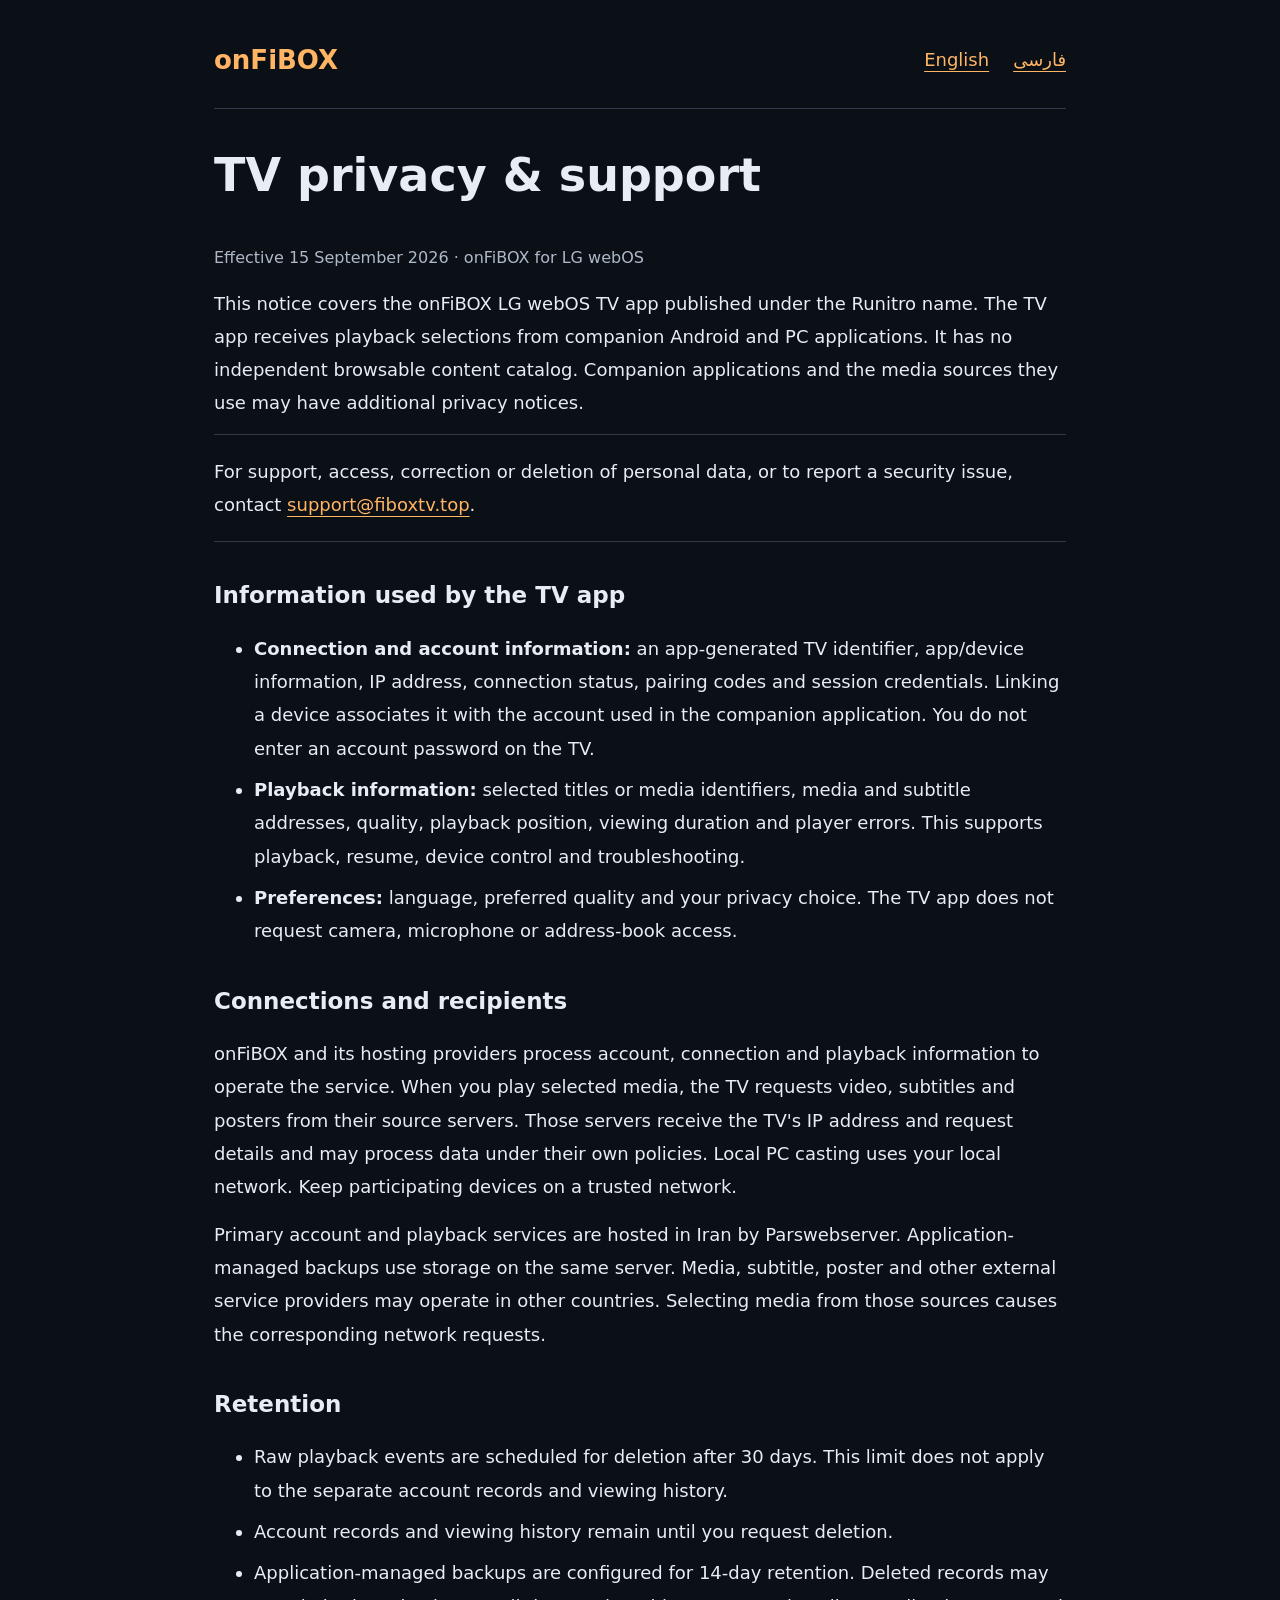
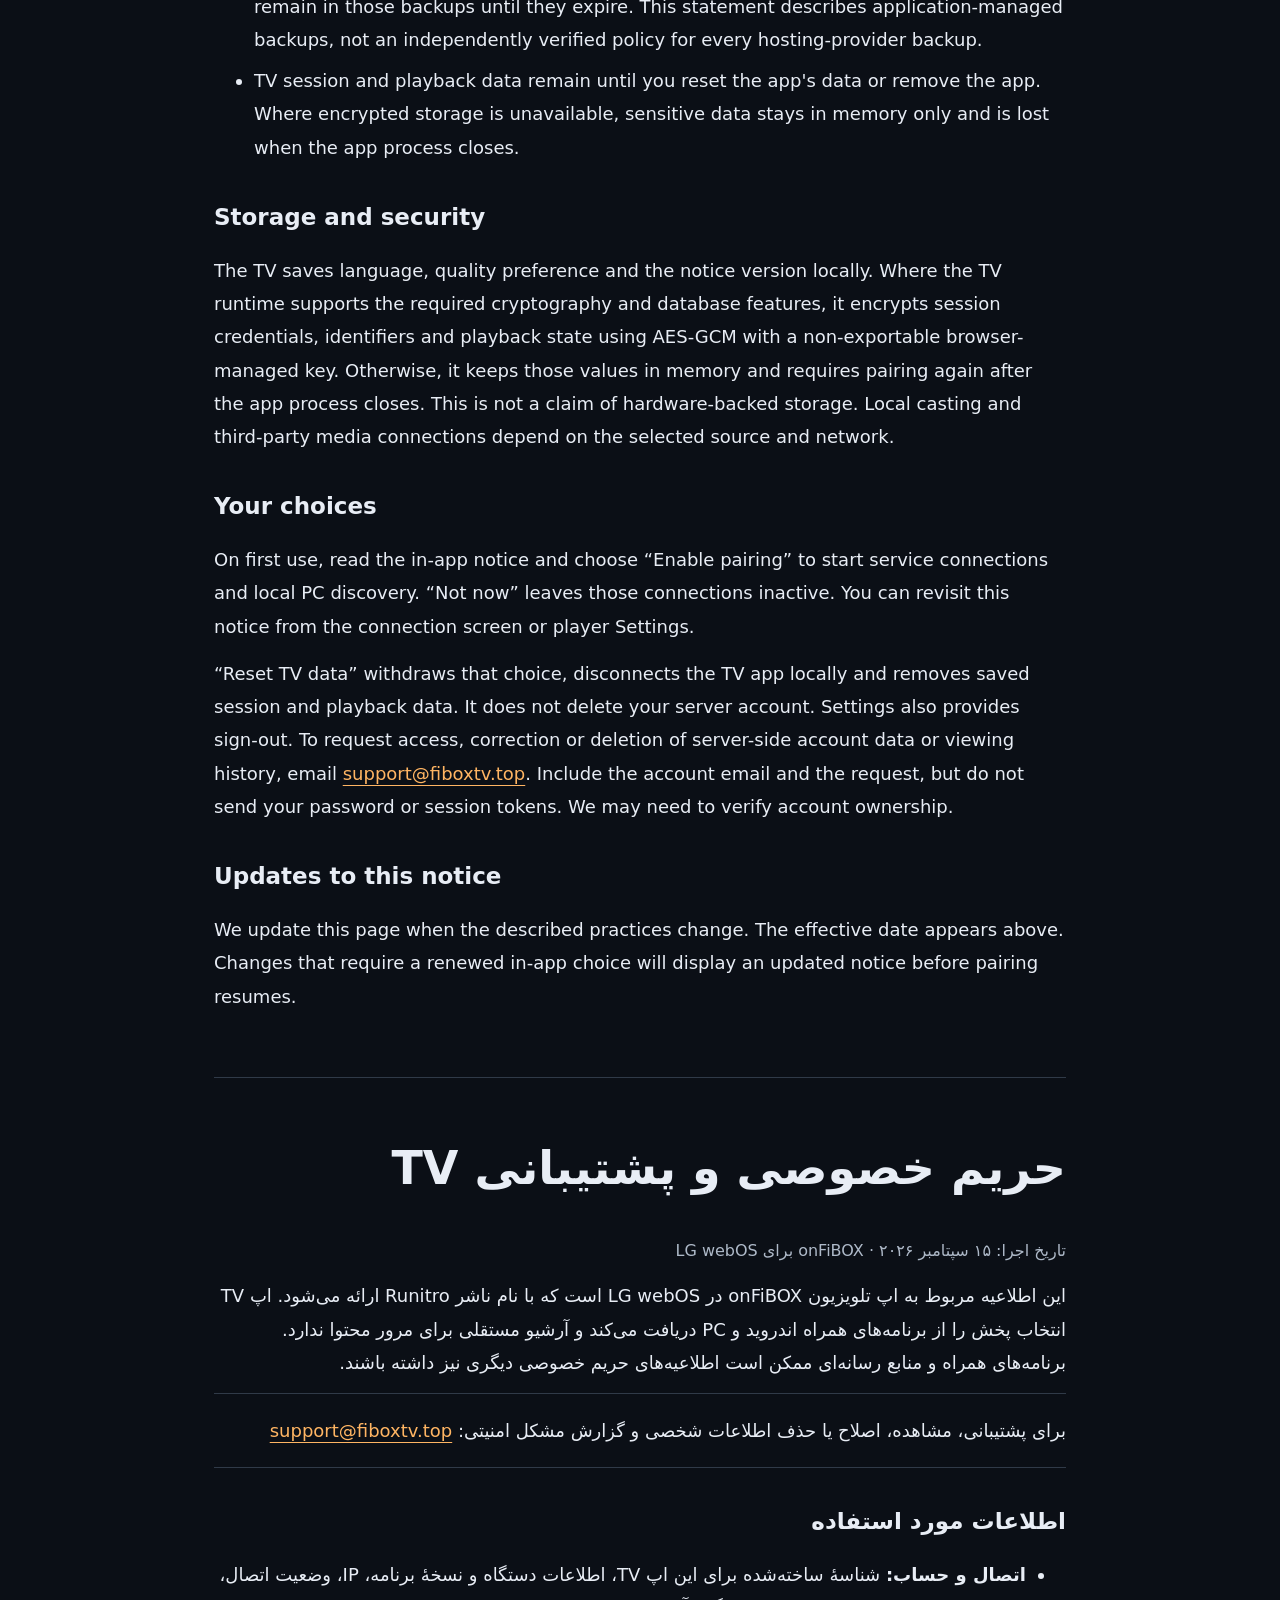
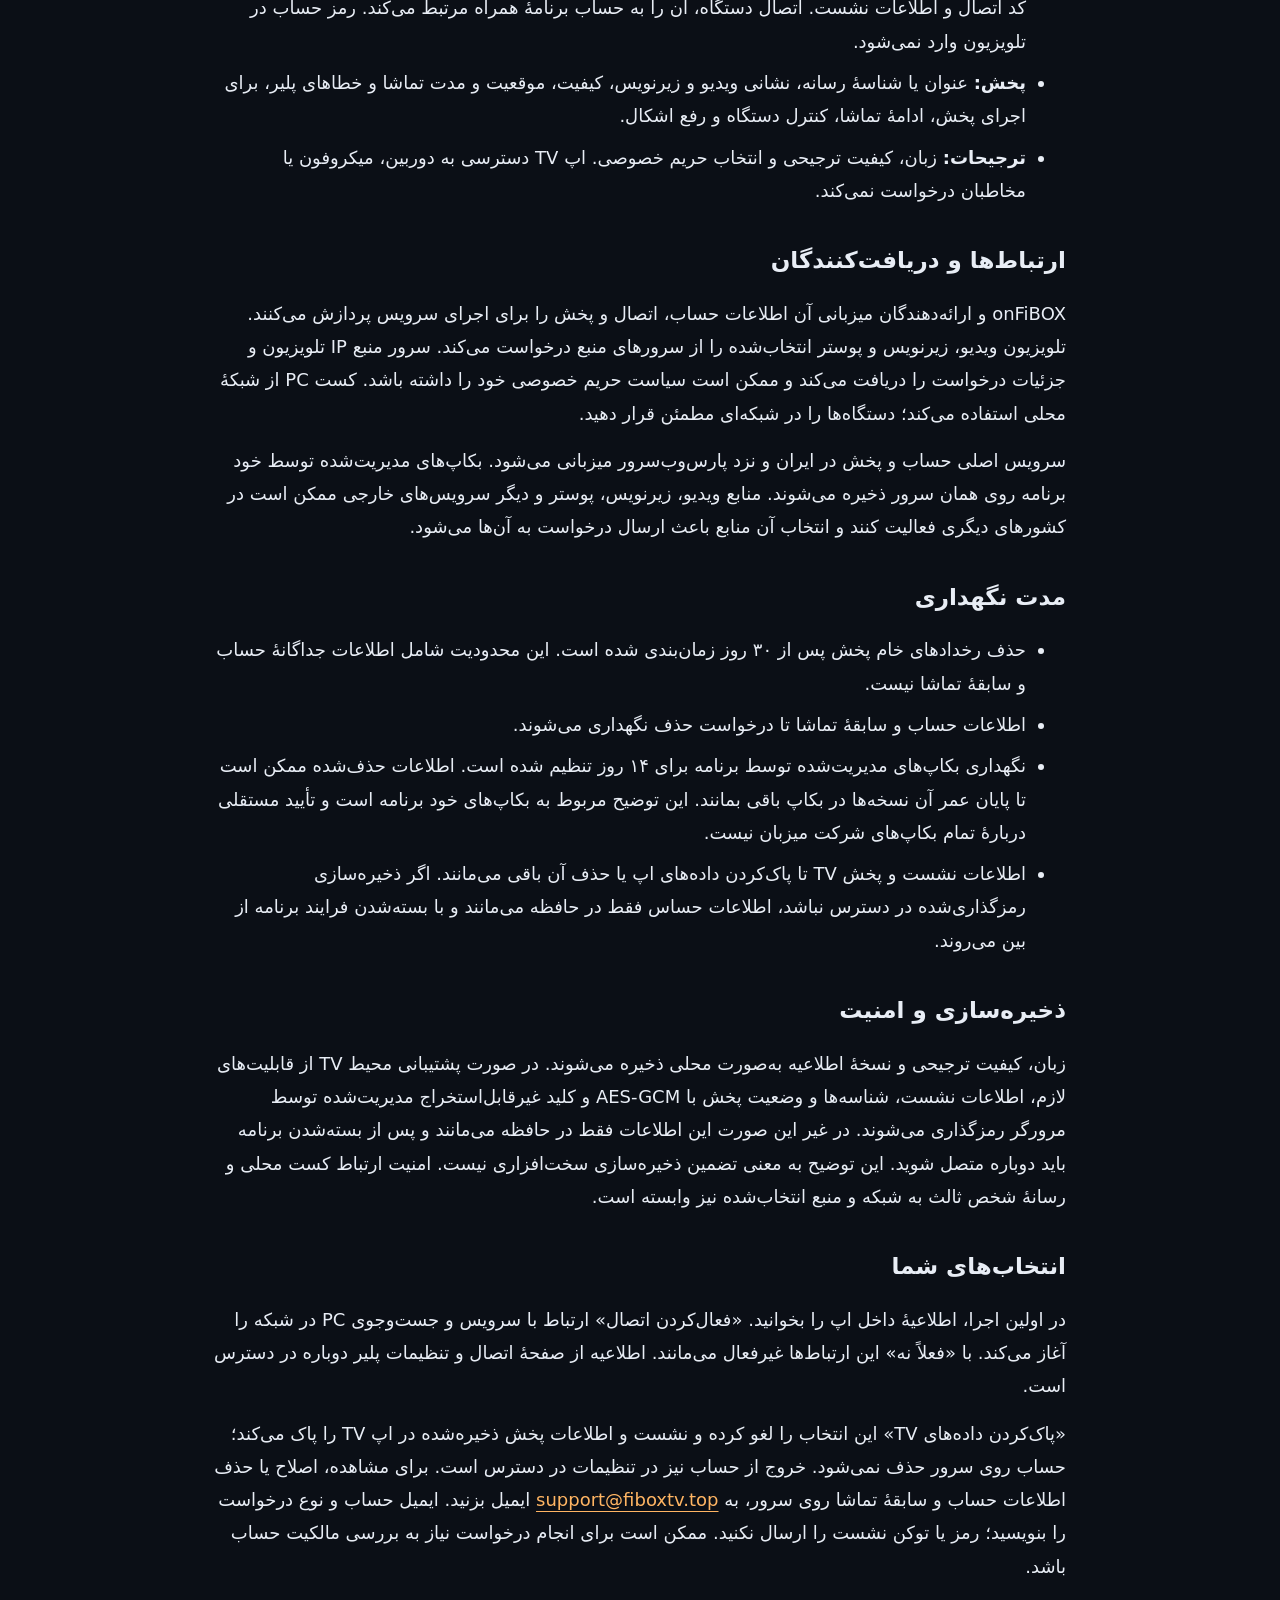
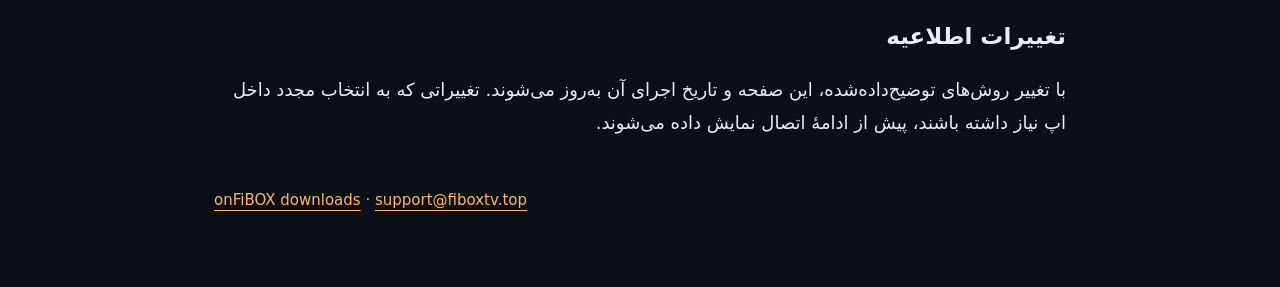
==== privacy.html @ 804ea14e "Publish webOS TV privacy and support notice" ====
<!doctype html>
<html lang="en">
<head>
  <meta charset="utf-8">
  <meta name="viewport" content="width=device-width,initial-scale=1">
  <meta name="description" content="Privacy and support information for the onFiBOX LG webOS TV companion player.">
  <title>onFiBOX TV · Privacy & support</title>
  <style>
    :root{color-scheme:dark}*{box-sizing:border-box}body{margin:0;background:#0b0f16;color:#e8edf5;font:18px/1.85 system-ui,sans-serif}main{max-width:900px;margin:auto;padding:36px 24px 72px}nav{display:flex;flex-wrap:wrap;gap:24px;align-items:center;padding-bottom:24px;border-bottom:1px solid #303a48}a{color:#ffb563;text-underline-offset:5px}a:focus-visible{outline:3px solid #ff9325;outline-offset:6px}.brand{font-weight:750;font-size:26px;text-decoration:none;margin-inline-end:auto}h1{font-size:clamp(30px,6vw,46px);line-height:1.25}h2{font-size:23px;line-height:1.5;margin-top:36px}p,ul{margin:14px 0}.date{color:#aeb9c8;font-size:16px}.contact{padding:20px 0;border-block:1px solid #303a48}section[lang=fa]{margin-top:64px;padding-top:24px;border-top:1px solid #303a48}li{margin:8px 0}footer{margin-top:48px;color:#aeb9c8;font-size:15px}
  </style>
</head>
<body><main>
<nav aria-label="Page navigation"><a class="brand" href="/">onFiBOX</a><a href="#english" lang="en">English</a><a href="#persian" lang="fa">فارسی</a></nav>
<section id="english" lang="en">
<h1>TV privacy & support</h1><p class="date">Effective 15 September 2026 · onFiBOX for LG webOS</p>
<p>This notice covers the onFiBOX LG webOS TV app published under the Runitro name. The TV app receives playback selections from companion Android and PC applications. It has no independent browsable content catalog. Companion applications and the media sources they use may have additional privacy notices.</p>
<p class="contact">For support, access, correction or deletion of personal data, or to report a security issue, contact <a href="mailto:support@fiboxtv.top">support@fiboxtv.top</a>.</p>
<h2>Information used by the TV app</h2>
<ul><li><strong>Connection and account information:</strong> an app-generated TV identifier, app/device information, IP address, connection status, pairing codes and session credentials. Linking a device associates it with the account used in the companion application. You do not enter an account password on the TV.</li>
<li><strong>Playback information:</strong> selected titles or media identifiers, media and subtitle addresses, quality, playback position, viewing duration and player errors. This supports playback, resume, device control and troubleshooting.</li>
<li><strong>Preferences:</strong> language, preferred quality and your privacy choice. The TV app does not request camera, microphone or address-book access.</li></ul>
<h2>Connections and recipients</h2>
<p>onFiBOX and its hosting providers process account, connection and playback information to operate the service. When you play selected media, the TV requests video, subtitles and posters from their source servers. Those servers receive the TV's IP address and request details and may process data under their own policies. Local PC casting uses your local network. Keep participating devices on a trusted network.</p>
<p>Primary account and playback services are hosted in Iran by Parswebserver. Application-managed backups use storage on the same server. Media, subtitle, poster and other external service providers may operate in other countries. Selecting media from those sources causes the corresponding network requests.</p>
<h2>Retention</h2>
<ul><li>Raw playback events are scheduled for deletion after 30 days. This limit does not apply to the separate account records and viewing history.</li><li>Account records and viewing history remain until you request deletion.</li><li>Application-managed backups are configured for 14-day retention. Deleted records may remain in those backups until they expire. This statement describes application-managed backups, not an independently verified policy for every hosting-provider backup.</li><li>TV session and playback data remain until you reset the app's data or remove the app. Where encrypted storage is unavailable, sensitive data stays in memory only and is lost when the app process closes.</li></ul>
<h2>Storage and security</h2>
<p>The TV saves language, quality preference and the notice version locally. Where the TV runtime supports the required cryptography and database features, it encrypts session credentials, identifiers and playback state using AES-GCM with a non-exportable browser-managed key. Otherwise, it keeps those values in memory and requires pairing again after the app process closes. This is not a claim of hardware-backed storage. Local casting and third-party media connections depend on the selected source and network.</p>
<h2>Your choices</h2>
<p>On first use, read the in-app notice and choose “Enable pairing” to start service connections and local PC discovery. “Not now” leaves those connections inactive. You can revisit this notice from the connection screen or player Settings.</p>
<p>“Reset TV data” withdraws that choice, disconnects the TV app locally and removes saved session and playback data. It does not delete your server account. Settings also provides sign-out. To request access, correction or deletion of server-side account data or viewing history, email <a href="mailto:support@fiboxtv.top">support@fiboxtv.top</a>. Include the account email and the request, but do not send your password or session tokens. We may need to verify account ownership.</p>
<h2>Updates to this notice</h2><p>We update this page when the described practices change. The effective date appears above. Changes that require a renewed in-app choice will display an updated notice before pairing resumes.</p>
</section>
<section id="persian" lang="fa" dir="rtl">
<h1>حریم خصوصی و پشتیبانی TV</h1><p class="date">تاریخ اجرا: ۱۵ سپتامبر ۲۰۲۶ · onFiBOX برای LG webOS</p>
<p>این اطلاعیه مربوط به اپ تلویزیون onFiBOX در LG webOS است که با نام ناشر Runitro ارائه می‌شود. اپ TV انتخاب پخش را از برنامه‌های همراه اندروید و PC دریافت می‌کند و آرشیو مستقلی برای مرور محتوا ندارد. برنامه‌های همراه و منابع رسانه‌ای ممکن است اطلاعیه‌های حریم خصوصی دیگری نیز داشته باشند.</p>
<p class="contact">برای پشتیبانی، مشاهده، اصلاح یا حذف اطلاعات شخصی و گزارش مشکل امنیتی: <a href="mailto:support@fiboxtv.top" dir="ltr">support@fiboxtv.top</a></p>
<h2>اطلاعات مورد استفاده</h2><ul><li><strong>اتصال و حساب:</strong> شناسهٔ ساخته‌شده برای این اپ TV، اطلاعات دستگاه و نسخهٔ برنامه، IP، وضعیت اتصال، کد اتصال و اطلاعات نشست. اتصال دستگاه، آن را به حساب برنامهٔ همراه مرتبط می‌کند. رمز حساب در تلویزیون وارد نمی‌شود.</li><li><strong>پخش:</strong> عنوان یا شناسهٔ رسانه، نشانی ویدیو و زیرنویس، کیفیت، موقعیت و مدت تماشا و خطاهای پلیر، برای اجرای پخش، ادامهٔ تماشا، کنترل دستگاه و رفع اشکال.</li><li><strong>ترجیحات:</strong> زبان، کیفیت ترجیحی و انتخاب حریم خصوصی. اپ TV دسترسی به دوربین، میکروفون یا مخاطبان درخواست نمی‌کند.</li></ul>
<h2>ارتباط‌ها و دریافت‌کنندگان</h2><p>onFiBOX و ارائه‌دهندگان میزبانی آن اطلاعات حساب، اتصال و پخش را برای اجرای سرویس پردازش می‌کنند. تلویزیون ویدیو، زیرنویس و پوستر انتخاب‌شده را از سرورهای منبع درخواست می‌کند. سرور منبع IP تلویزیون و جزئیات درخواست را دریافت می‌کند و ممکن است سیاست حریم خصوصی خود را داشته باشد. کست PC از شبکهٔ محلی استفاده می‌کند؛ دستگاه‌ها را در شبکه‌ای مطمئن قرار دهید.</p><p>سرویس اصلی حساب و پخش در ایران و نزد پارس‌وب‌سرور میزبانی می‌شود. بکاپ‌های مدیریت‌شده توسط خود برنامه روی همان سرور ذخیره می‌شوند. منابع ویدیو، زیرنویس، پوستر و دیگر سرویس‌های خارجی ممکن است در کشورهای دیگری فعالیت کنند و انتخاب آن منابع باعث ارسال درخواست به آن‌ها می‌شود.</p>
<h2>مدت نگهداری</h2><ul><li>حذف رخدادهای خام پخش پس از ۳۰ روز زمان‌بندی شده است. این محدودیت شامل اطلاعات جداگانهٔ حساب و سابقهٔ تماشا نیست.</li><li>اطلاعات حساب و سابقهٔ تماشا تا درخواست حذف نگهداری می‌شوند.</li><li>نگهداری بکاپ‌های مدیریت‌شده توسط برنامه برای ۱۴ روز تنظیم شده است. اطلاعات حذف‌شده ممکن است تا پایان عمر آن نسخه‌ها در بکاپ باقی بمانند. این توضیح مربوط به بکاپ‌های خود برنامه است و تأیید مستقلی دربارهٔ تمام بکاپ‌های شرکت میزبان نیست.</li><li>اطلاعات نشست و پخش TV تا پاک‌کردن داده‌های اپ یا حذف آن باقی می‌مانند. اگر ذخیره‌سازی رمزگذاری‌شده در دسترس نباشد، اطلاعات حساس فقط در حافظه می‌مانند و با بسته‌شدن فرایند برنامه از بین می‌روند.</li></ul>
<h2>ذخیره‌سازی و امنیت</h2><p>زبان، کیفیت ترجیحی و نسخهٔ اطلاعیه به‌صورت محلی ذخیره می‌شوند. در صورت پشتیبانی محیط TV از قابلیت‌های لازم، اطلاعات نشست، شناسه‌ها و وضعیت پخش با AES-GCM و کلید غیرقابل‌استخراج مدیریت‌شده توسط مرورگر رمزگذاری می‌شوند. در غیر این صورت این اطلاعات فقط در حافظه می‌مانند و پس از بسته‌شدن برنامه باید دوباره متصل شوید. این توضیح به معنی تضمین ذخیره‌سازی سخت‌افزاری نیست. امنیت ارتباط کست محلی و رسانهٔ شخص ثالث به شبکه و منبع انتخاب‌شده نیز وابسته است.</p>
<h2>انتخاب‌های شما</h2><p>در اولین اجرا، اطلاعیهٔ داخل اپ را بخوانید. «فعال‌کردن اتصال» ارتباط با سرویس و جست‌وجوی PC در شبکه را آغاز می‌کند. با «فعلاً نه» این ارتباط‌ها غیرفعال می‌مانند. اطلاعیه از صفحهٔ اتصال و تنظیمات پلیر دوباره در دسترس است.</p><p>«پاک‌کردن داده‌های TV» این انتخاب را لغو کرده و نشست و اطلاعات پخش ذخیره‌شده در اپ TV را پاک می‌کند؛ حساب روی سرور حذف نمی‌شود. خروج از حساب نیز در تنظیمات در دسترس است. برای مشاهده، اصلاح یا حذف اطلاعات حساب و سابقهٔ تماشا روی سرور، به <a href="mailto:support@fiboxtv.top" dir="ltr">support@fiboxtv.top</a> ایمیل بزنید. ایمیل حساب و نوع درخواست را بنویسید؛ رمز یا توکن نشست را ارسال نکنید. ممکن است برای انجام درخواست نیاز به بررسی مالکیت حساب باشد.</p>
<h2>تغییرات اطلاعیه</h2><p>با تغییر روش‌های توضیح‌داده‌شده، این صفحه و تاریخ اجرای آن به‌روز می‌شوند. تغییراتی که به انتخاب مجدد داخل اپ نیاز داشته باشند، پیش از ادامهٔ اتصال نمایش داده می‌شوند.</p>
</section><footer><a href="/">onFiBOX downloads</a> · <a href="mailto:support@fiboxtv.top">support@fiboxtv.top</a></footer>
</main></body></html>
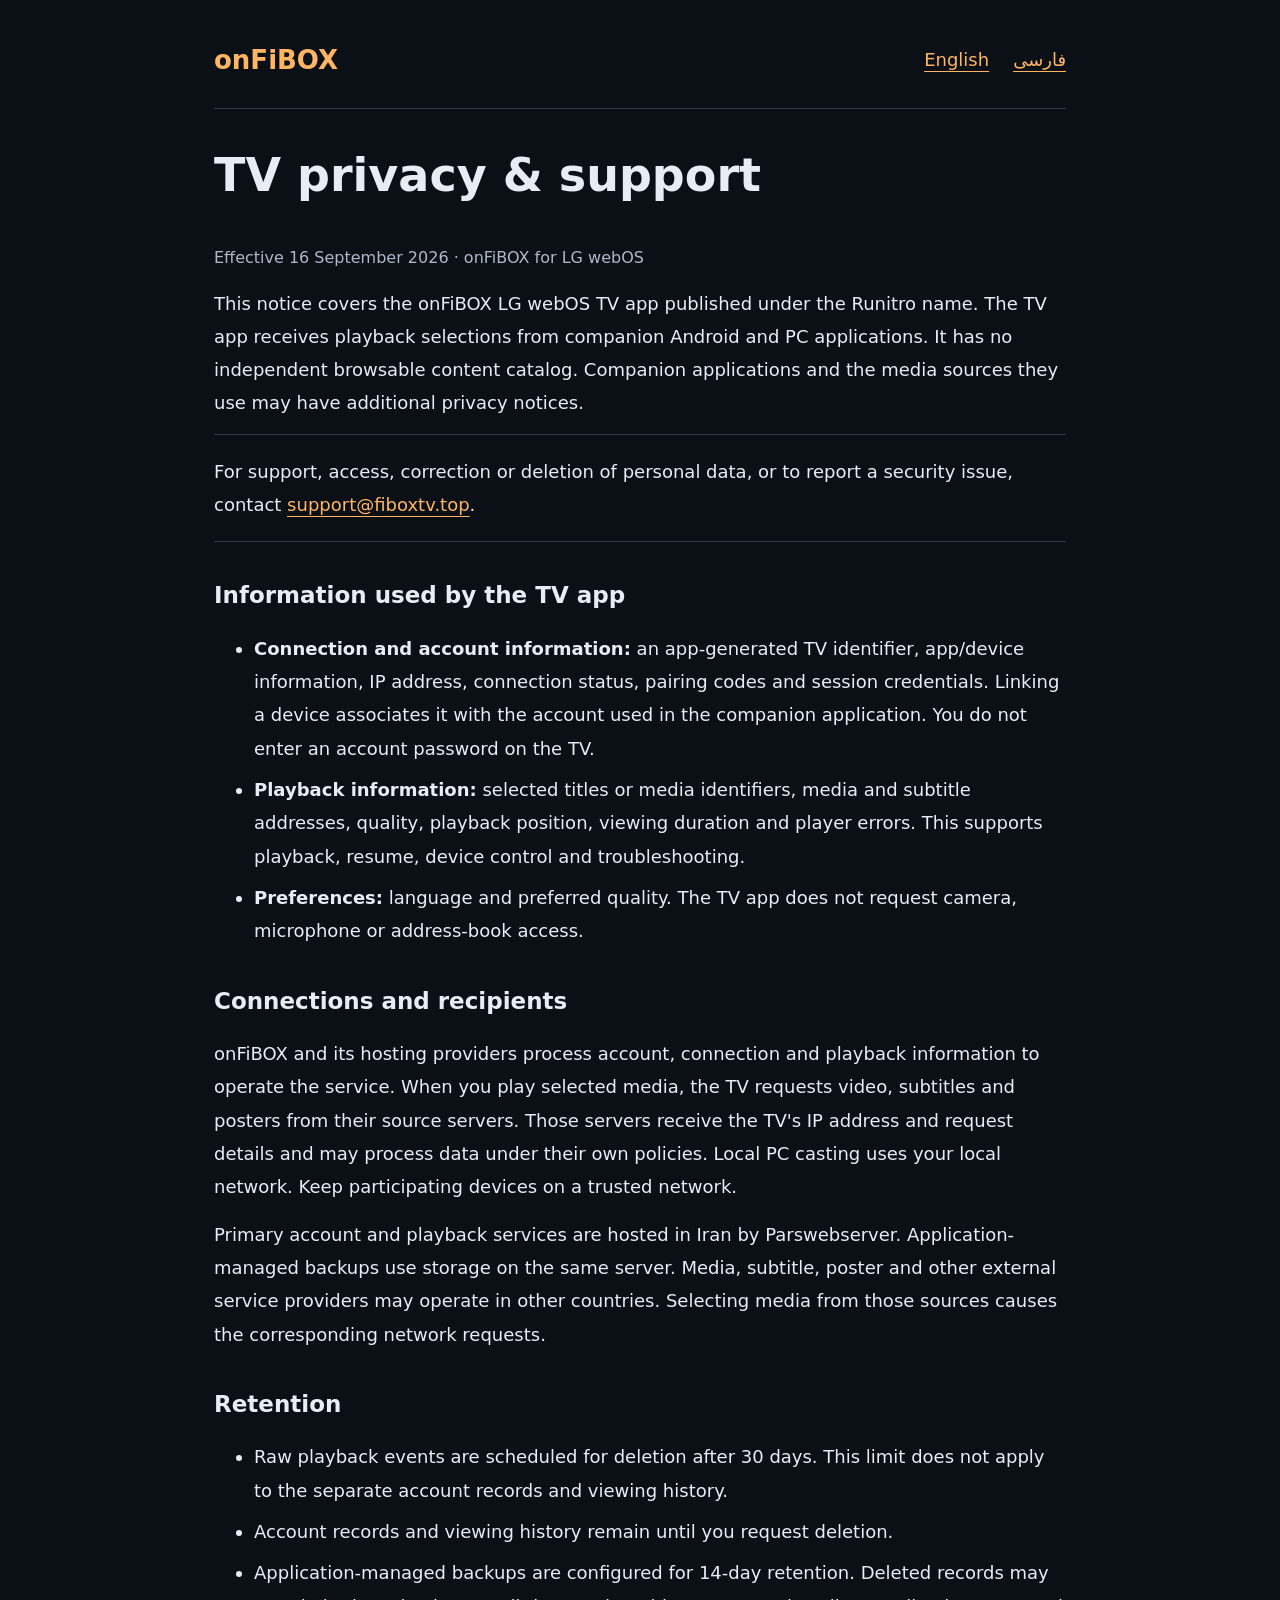
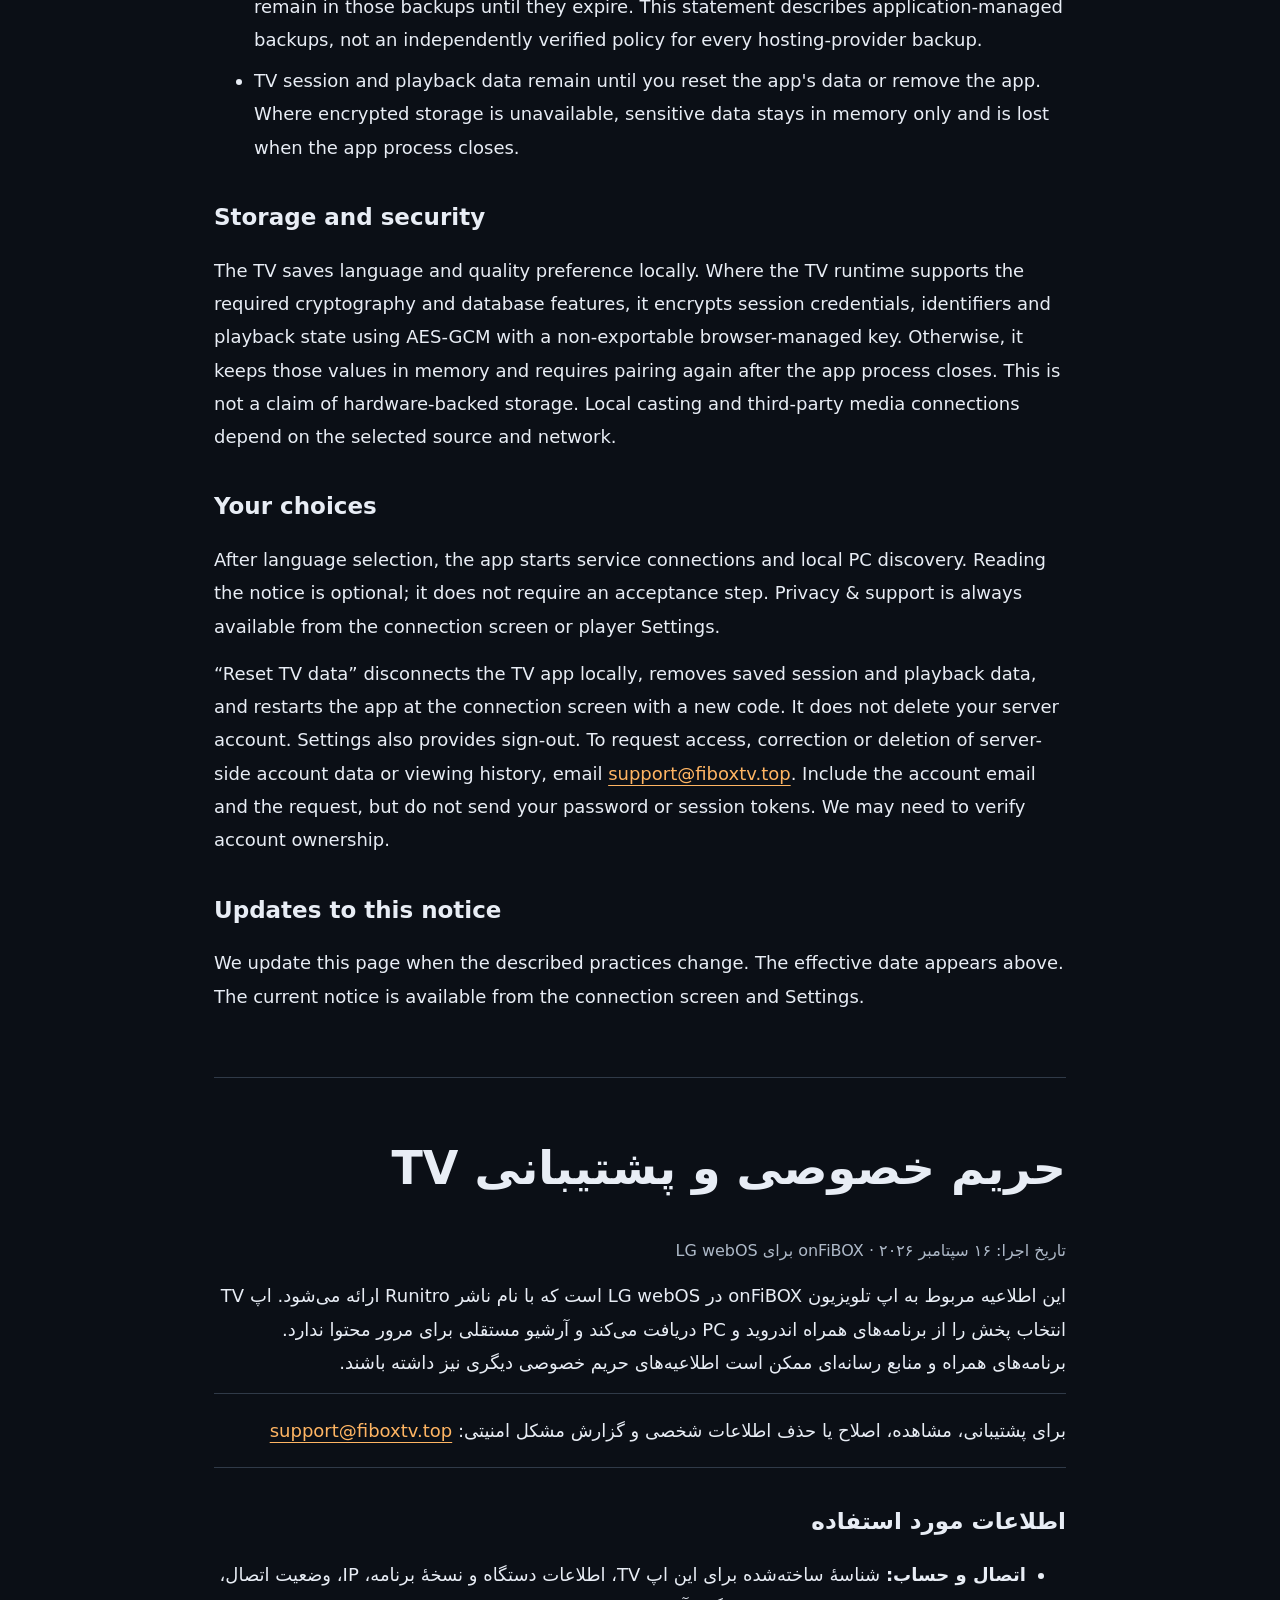
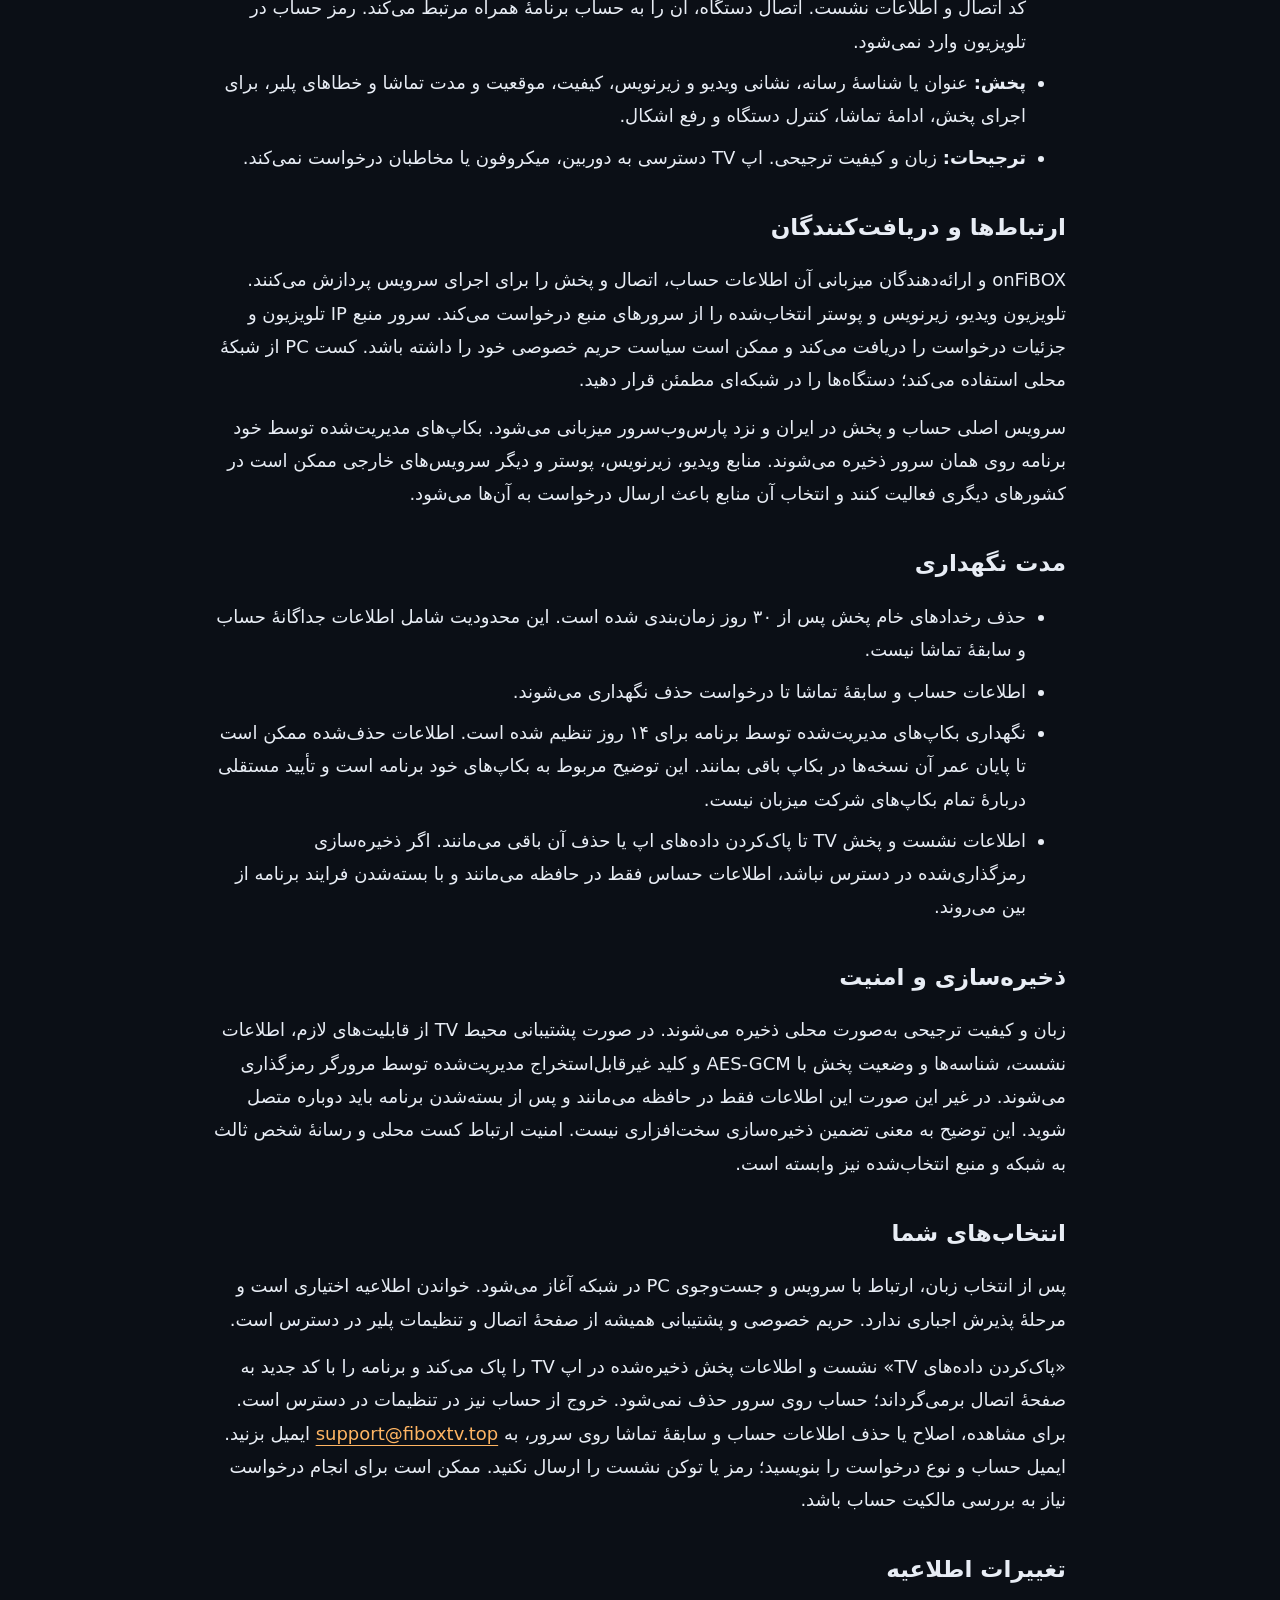
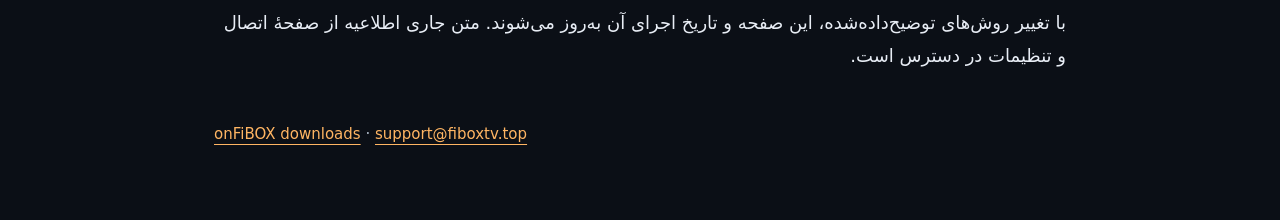
==== commit 49a68789: "Match webOS privacy policy to optional notice flow" ====
--- a/privacy.html
+++ b/privacy.html
@@ -12,34 +12,34 @@
 <body><main>
 <nav aria-label="Page navigation"><a class="brand" href="/">onFiBOX</a><a href="#english" lang="en">English</a><a href="#persian" lang="fa">فارسی</a></nav>
 <section id="english" lang="en">
-<h1>TV privacy & support</h1><p class="date">Effective 15 September 2026 · onFiBOX for LG webOS</p>
+<h1>TV privacy & support</h1><p class="date">Effective 16 September 2026 · onFiBOX for LG webOS</p>
 <p>This notice covers the onFiBOX LG webOS TV app published under the Runitro name. The TV app receives playback selections from companion Android and PC applications. It has no independent browsable content catalog. Companion applications and the media sources they use may have additional privacy notices.</p>
 <p class="contact">For support, access, correction or deletion of personal data, or to report a security issue, contact <a href="mailto:support@fiboxtv.top">support@fiboxtv.top</a>.</p>
 <h2>Information used by the TV app</h2>
 <ul><li><strong>Connection and account information:</strong> an app-generated TV identifier, app/device information, IP address, connection status, pairing codes and session credentials. Linking a device associates it with the account used in the companion application. You do not enter an account password on the TV.</li>
 <li><strong>Playback information:</strong> selected titles or media identifiers, media and subtitle addresses, quality, playback position, viewing duration and player errors. This supports playback, resume, device control and troubleshooting.</li>
-<li><strong>Preferences:</strong> language, preferred quality and your privacy choice. The TV app does not request camera, microphone or address-book access.</li></ul>
+<li><strong>Preferences:</strong> language and preferred quality. The TV app does not request camera, microphone or address-book access.</li></ul>
 <h2>Connections and recipients</h2>
 <p>onFiBOX and its hosting providers process account, connection and playback information to operate the service. When you play selected media, the TV requests video, subtitles and posters from their source servers. Those servers receive the TV's IP address and request details and may process data under their own policies. Local PC casting uses your local network. Keep participating devices on a trusted network.</p>
 <p>Primary account and playback services are hosted in Iran by Parswebserver. Application-managed backups use storage on the same server. Media, subtitle, poster and other external service providers may operate in other countries. Selecting media from those sources causes the corresponding network requests.</p>
 <h2>Retention</h2>
 <ul><li>Raw playback events are scheduled for deletion after 30 days. This limit does not apply to the separate account records and viewing history.</li><li>Account records and viewing history remain until you request deletion.</li><li>Application-managed backups are configured for 14-day retention. Deleted records may remain in those backups until they expire. This statement describes application-managed backups, not an independently verified policy for every hosting-provider backup.</li><li>TV session and playback data remain until you reset the app's data or remove the app. Where encrypted storage is unavailable, sensitive data stays in memory only and is lost when the app process closes.</li></ul>
 <h2>Storage and security</h2>
-<p>The TV saves language, quality preference and the notice version locally. Where the TV runtime supports the required cryptography and database features, it encrypts session credentials, identifiers and playback state using AES-GCM with a non-exportable browser-managed key. Otherwise, it keeps those values in memory and requires pairing again after the app process closes. This is not a claim of hardware-backed storage. Local casting and third-party media connections depend on the selected source and network.</p>
+<p>The TV saves language and quality preference locally. Where the TV runtime supports the required cryptography and database features, it encrypts session credentials, identifiers and playback state using AES-GCM with a non-exportable browser-managed key. Otherwise, it keeps those values in memory and requires pairing again after the app process closes. This is not a claim of hardware-backed storage. Local casting and third-party media connections depend on the selected source and network.</p>
 <h2>Your choices</h2>
-<p>On first use, read the in-app notice and choose “Enable pairing” to start service connections and local PC discovery. “Not now” leaves those connections inactive. You can revisit this notice from the connection screen or player Settings.</p>
-<p>“Reset TV data” withdraws that choice, disconnects the TV app locally and removes saved session and playback data. It does not delete your server account. Settings also provides sign-out. To request access, correction or deletion of server-side account data or viewing history, email <a href="mailto:support@fiboxtv.top">support@fiboxtv.top</a>. Include the account email and the request, but do not send your password or session tokens. We may need to verify account ownership.</p>
-<h2>Updates to this notice</h2><p>We update this page when the described practices change. The effective date appears above. Changes that require a renewed in-app choice will display an updated notice before pairing resumes.</p>
+<p>After language selection, the app starts service connections and local PC discovery. Reading the notice is optional; it does not require an acceptance step. Privacy & support is always available from the connection screen or player Settings.</p>
+<p>“Reset TV data” disconnects the TV app locally, removes saved session and playback data, and restarts the app at the connection screen with a new code. It does not delete your server account. Settings also provides sign-out. To request access, correction or deletion of server-side account data or viewing history, email <a href="mailto:support@fiboxtv.top">support@fiboxtv.top</a>. Include the account email and the request, but do not send your password or session tokens. We may need to verify account ownership.</p>
+<h2>Updates to this notice</h2><p>We update this page when the described practices change. The effective date appears above. The current notice is available from the connection screen and Settings.</p>
 </section>
 <section id="persian" lang="fa" dir="rtl">
-<h1>حریم خصوصی و پشتیبانی TV</h1><p class="date">تاریخ اجرا: ۱۵ سپتامبر ۲۰۲۶ · onFiBOX برای LG webOS</p>
+<h1>حریم خصوصی و پشتیبانی TV</h1><p class="date">تاریخ اجرا: ۱۶ سپتامبر ۲۰۲۶ · onFiBOX برای LG webOS</p>
 <p>این اطلاعیه مربوط به اپ تلویزیون onFiBOX در LG webOS است که با نام ناشر Runitro ارائه می‌شود. اپ TV انتخاب پخش را از برنامه‌های همراه اندروید و PC دریافت می‌کند و آرشیو مستقلی برای مرور محتوا ندارد. برنامه‌های همراه و منابع رسانه‌ای ممکن است اطلاعیه‌های حریم خصوصی دیگری نیز داشته باشند.</p>
 <p class="contact">برای پشتیبانی، مشاهده، اصلاح یا حذف اطلاعات شخصی و گزارش مشکل امنیتی: <a href="mailto:support@fiboxtv.top" dir="ltr">support@fiboxtv.top</a></p>
-<h2>اطلاعات مورد استفاده</h2><ul><li><strong>اتصال و حساب:</strong> شناسهٔ ساخته‌شده برای این اپ TV، اطلاعات دستگاه و نسخهٔ برنامه، IP، وضعیت اتصال، کد اتصال و اطلاعات نشست. اتصال دستگاه، آن را به حساب برنامهٔ همراه مرتبط می‌کند. رمز حساب در تلویزیون وارد نمی‌شود.</li><li><strong>پخش:</strong> عنوان یا شناسهٔ رسانه، نشانی ویدیو و زیرنویس، کیفیت، موقعیت و مدت تماشا و خطاهای پلیر، برای اجرای پخش، ادامهٔ تماشا، کنترل دستگاه و رفع اشکال.</li><li><strong>ترجیحات:</strong> زبان، کیفیت ترجیحی و انتخاب حریم خصوصی. اپ TV دسترسی به دوربین، میکروفون یا مخاطبان درخواست نمی‌کند.</li></ul>
+<h2>اطلاعات مورد استفاده</h2><ul><li><strong>اتصال و حساب:</strong> شناسهٔ ساخته‌شده برای این اپ TV، اطلاعات دستگاه و نسخهٔ برنامه، IP، وضعیت اتصال، کد اتصال و اطلاعات نشست. اتصال دستگاه، آن را به حساب برنامهٔ همراه مرتبط می‌کند. رمز حساب در تلویزیون وارد نمی‌شود.</li><li><strong>پخش:</strong> عنوان یا شناسهٔ رسانه، نشانی ویدیو و زیرنویس، کیفیت، موقعیت و مدت تماشا و خطاهای پلیر، برای اجرای پخش، ادامهٔ تماشا، کنترل دستگاه و رفع اشکال.</li><li><strong>ترجیحات:</strong> زبان و کیفیت ترجیحی. اپ TV دسترسی به دوربین، میکروفون یا مخاطبان درخواست نمی‌کند.</li></ul>
 <h2>ارتباط‌ها و دریافت‌کنندگان</h2><p>onFiBOX و ارائه‌دهندگان میزبانی آن اطلاعات حساب، اتصال و پخش را برای اجرای سرویس پردازش می‌کنند. تلویزیون ویدیو، زیرنویس و پوستر انتخاب‌شده را از سرورهای منبع درخواست می‌کند. سرور منبع IP تلویزیون و جزئیات درخواست را دریافت می‌کند و ممکن است سیاست حریم خصوصی خود را داشته باشد. کست PC از شبکهٔ محلی استفاده می‌کند؛ دستگاه‌ها را در شبکه‌ای مطمئن قرار دهید.</p><p>سرویس اصلی حساب و پخش در ایران و نزد پارس‌وب‌سرور میزبانی می‌شود. بکاپ‌های مدیریت‌شده توسط خود برنامه روی همان سرور ذخیره می‌شوند. منابع ویدیو، زیرنویس، پوستر و دیگر سرویس‌های خارجی ممکن است در کشورهای دیگری فعالیت کنند و انتخاب آن منابع باعث ارسال درخواست به آن‌ها می‌شود.</p>
 <h2>مدت نگهداری</h2><ul><li>حذف رخدادهای خام پخش پس از ۳۰ روز زمان‌بندی شده است. این محدودیت شامل اطلاعات جداگانهٔ حساب و سابقهٔ تماشا نیست.</li><li>اطلاعات حساب و سابقهٔ تماشا تا درخواست حذف نگهداری می‌شوند.</li><li>نگهداری بکاپ‌های مدیریت‌شده توسط برنامه برای ۱۴ روز تنظیم شده است. اطلاعات حذف‌شده ممکن است تا پایان عمر آن نسخه‌ها در بکاپ باقی بمانند. این توضیح مربوط به بکاپ‌های خود برنامه است و تأیید مستقلی دربارهٔ تمام بکاپ‌های شرکت میزبان نیست.</li><li>اطلاعات نشست و پخش TV تا پاک‌کردن داده‌های اپ یا حذف آن باقی می‌مانند. اگر ذخیره‌سازی رمزگذاری‌شده در دسترس نباشد، اطلاعات حساس فقط در حافظه می‌مانند و با بسته‌شدن فرایند برنامه از بین می‌روند.</li></ul>
-<h2>ذخیره‌سازی و امنیت</h2><p>زبان، کیفیت ترجیحی و نسخهٔ اطلاعیه به‌صورت محلی ذخیره می‌شوند. در صورت پشتیبانی محیط TV از قابلیت‌های لازم، اطلاعات نشست، شناسه‌ها و وضعیت پخش با AES-GCM و کلید غیرقابل‌استخراج مدیریت‌شده توسط مرورگر رمزگذاری می‌شوند. در غیر این صورت این اطلاعات فقط در حافظه می‌مانند و پس از بسته‌شدن برنامه باید دوباره متصل شوید. این توضیح به معنی تضمین ذخیره‌سازی سخت‌افزاری نیست. امنیت ارتباط کست محلی و رسانهٔ شخص ثالث به شبکه و منبع انتخاب‌شده نیز وابسته است.</p>
-<h2>انتخاب‌های شما</h2><p>در اولین اجرا، اطلاعیهٔ داخل اپ را بخوانید. «فعال‌کردن اتصال» ارتباط با سرویس و جست‌وجوی PC در شبکه را آغاز می‌کند. با «فعلاً نه» این ارتباط‌ها غیرفعال می‌مانند. اطلاعیه از صفحهٔ اتصال و تنظیمات پلیر دوباره در دسترس است.</p><p>«پاک‌کردن داده‌های TV» این انتخاب را لغو کرده و نشست و اطلاعات پخش ذخیره‌شده در اپ TV را پاک می‌کند؛ حساب روی سرور حذف نمی‌شود. خروج از حساب نیز در تنظیمات در دسترس است. برای مشاهده، اصلاح یا حذف اطلاعات حساب و سابقهٔ تماشا روی سرور، به <a href="mailto:support@fiboxtv.top" dir="ltr">support@fiboxtv.top</a> ایمیل بزنید. ایمیل حساب و نوع درخواست را بنویسید؛ رمز یا توکن نشست را ارسال نکنید. ممکن است برای انجام درخواست نیاز به بررسی مالکیت حساب باشد.</p>
-<h2>تغییرات اطلاعیه</h2><p>با تغییر روش‌های توضیح‌داده‌شده، این صفحه و تاریخ اجرای آن به‌روز می‌شوند. تغییراتی که به انتخاب مجدد داخل اپ نیاز داشته باشند، پیش از ادامهٔ اتصال نمایش داده می‌شوند.</p>
+<h2>ذخیره‌سازی و امنیت</h2><p>زبان و کیفیت ترجیحی به‌صورت محلی ذخیره می‌شوند. در صورت پشتیبانی محیط TV از قابلیت‌های لازم، اطلاعات نشست، شناسه‌ها و وضعیت پخش با AES-GCM و کلید غیرقابل‌استخراج مدیریت‌شده توسط مرورگر رمزگذاری می‌شوند. در غیر این صورت این اطلاعات فقط در حافظه می‌مانند و پس از بسته‌شدن برنامه باید دوباره متصل شوید. این توضیح به معنی تضمین ذخیره‌سازی سخت‌افزاری نیست. امنیت ارتباط کست محلی و رسانهٔ شخص ثالث به شبکه و منبع انتخاب‌شده نیز وابسته است.</p>
+<h2>انتخاب‌های شما</h2><p>پس از انتخاب زبان، ارتباط با سرویس و جست‌وجوی PC در شبکه آغاز می‌شود. خواندن اطلاعیه اختیاری است و مرحلهٔ پذیرش اجباری ندارد. حریم خصوصی و پشتیبانی همیشه از صفحهٔ اتصال و تنظیمات پلیر در دسترس است.</p><p>«پاک‌کردن داده‌های TV» نشست و اطلاعات پخش ذخیره‌شده در اپ TV را پاک می‌کند و برنامه را با کد جدید به صفحهٔ اتصال برمی‌گرداند؛ حساب روی سرور حذف نمی‌شود. خروج از حساب نیز در تنظیمات در دسترس است. برای مشاهده، اصلاح یا حذف اطلاعات حساب و سابقهٔ تماشا روی سرور، به <a href="mailto:support@fiboxtv.top" dir="ltr">support@fiboxtv.top</a> ایمیل بزنید. ایمیل حساب و نوع درخواست را بنویسید؛ رمز یا توکن نشست را ارسال نکنید. ممکن است برای انجام درخواست نیاز به بررسی مالکیت حساب باشد.</p>
+<h2>تغییرات اطلاعیه</h2><p>با تغییر روش‌های توضیح‌داده‌شده، این صفحه و تاریخ اجرای آن به‌روز می‌شوند. متن جاری اطلاعیه از صفحهٔ اتصال و تنظیمات در دسترس است.</p>
 </section><footer><a href="/">onFiBOX downloads</a> · <a href="mailto:support@fiboxtv.top">support@fiboxtv.top</a></footer>
 </main></body></html>
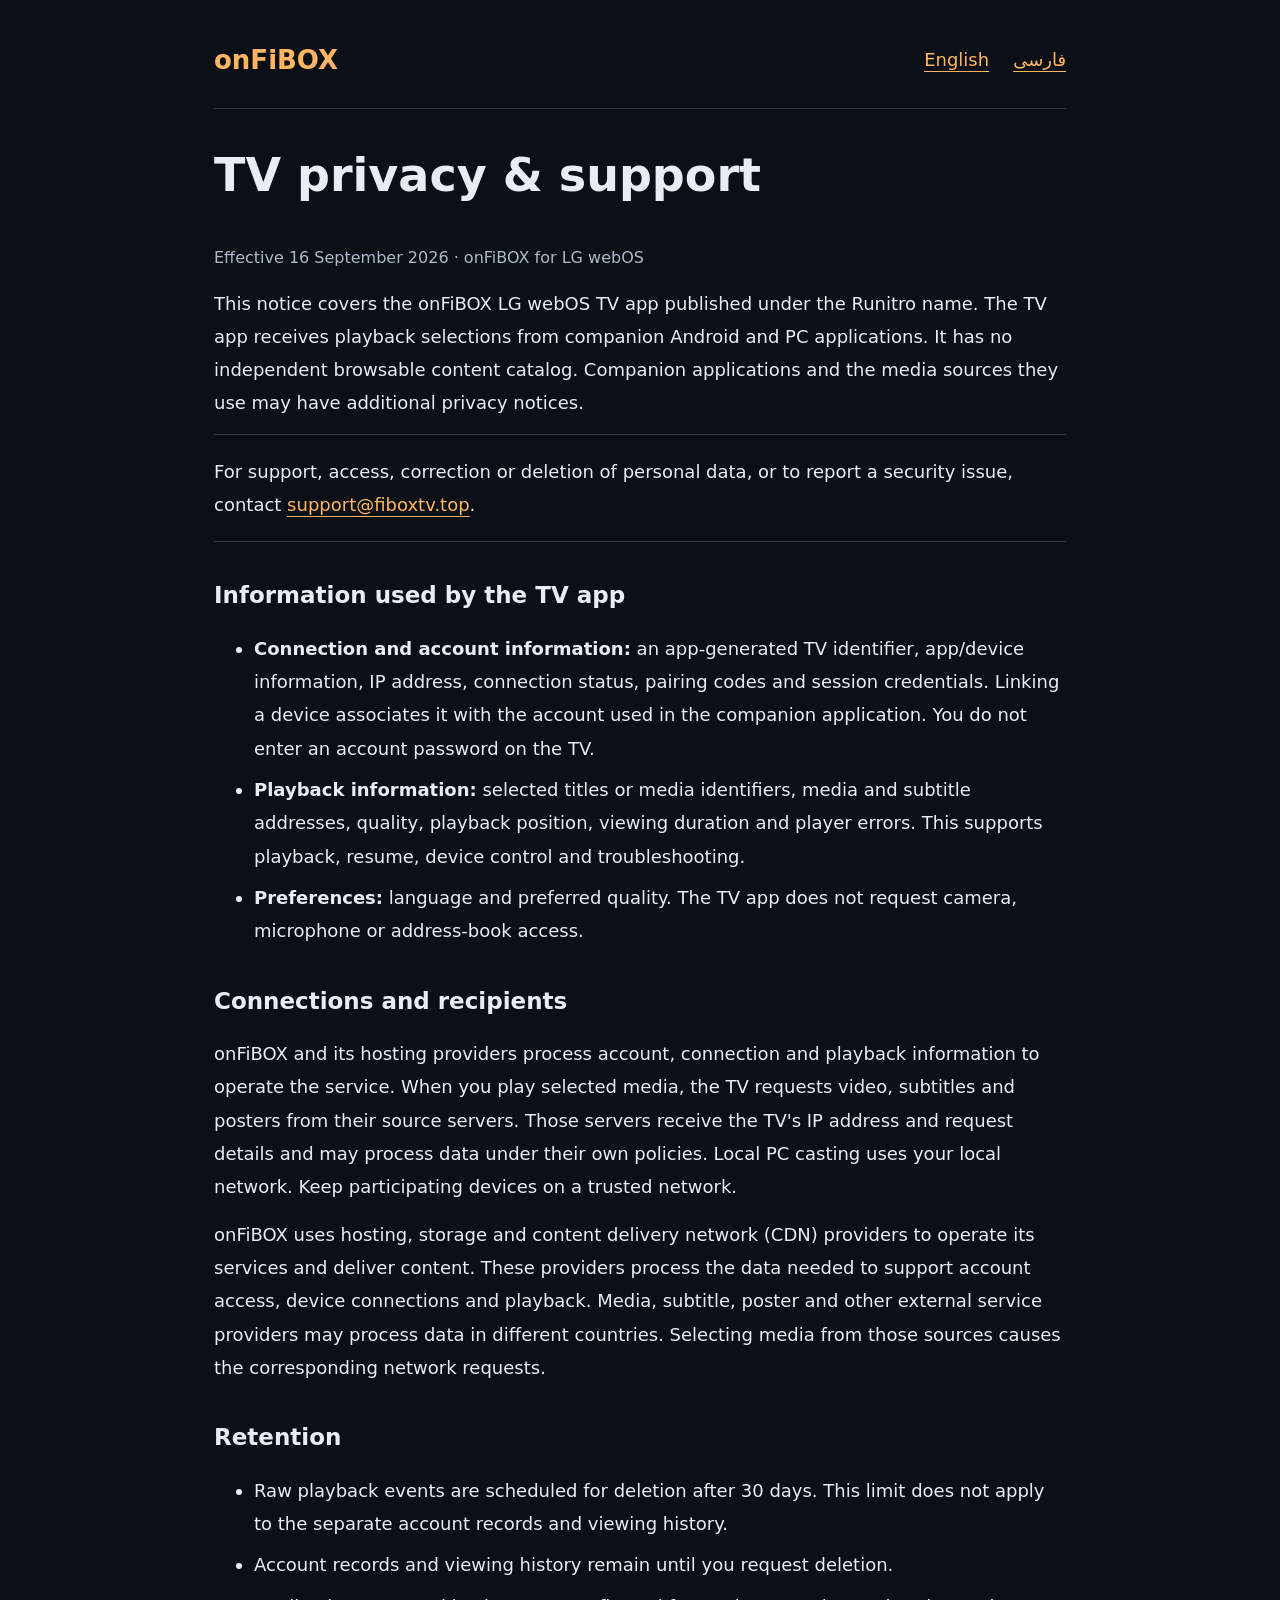
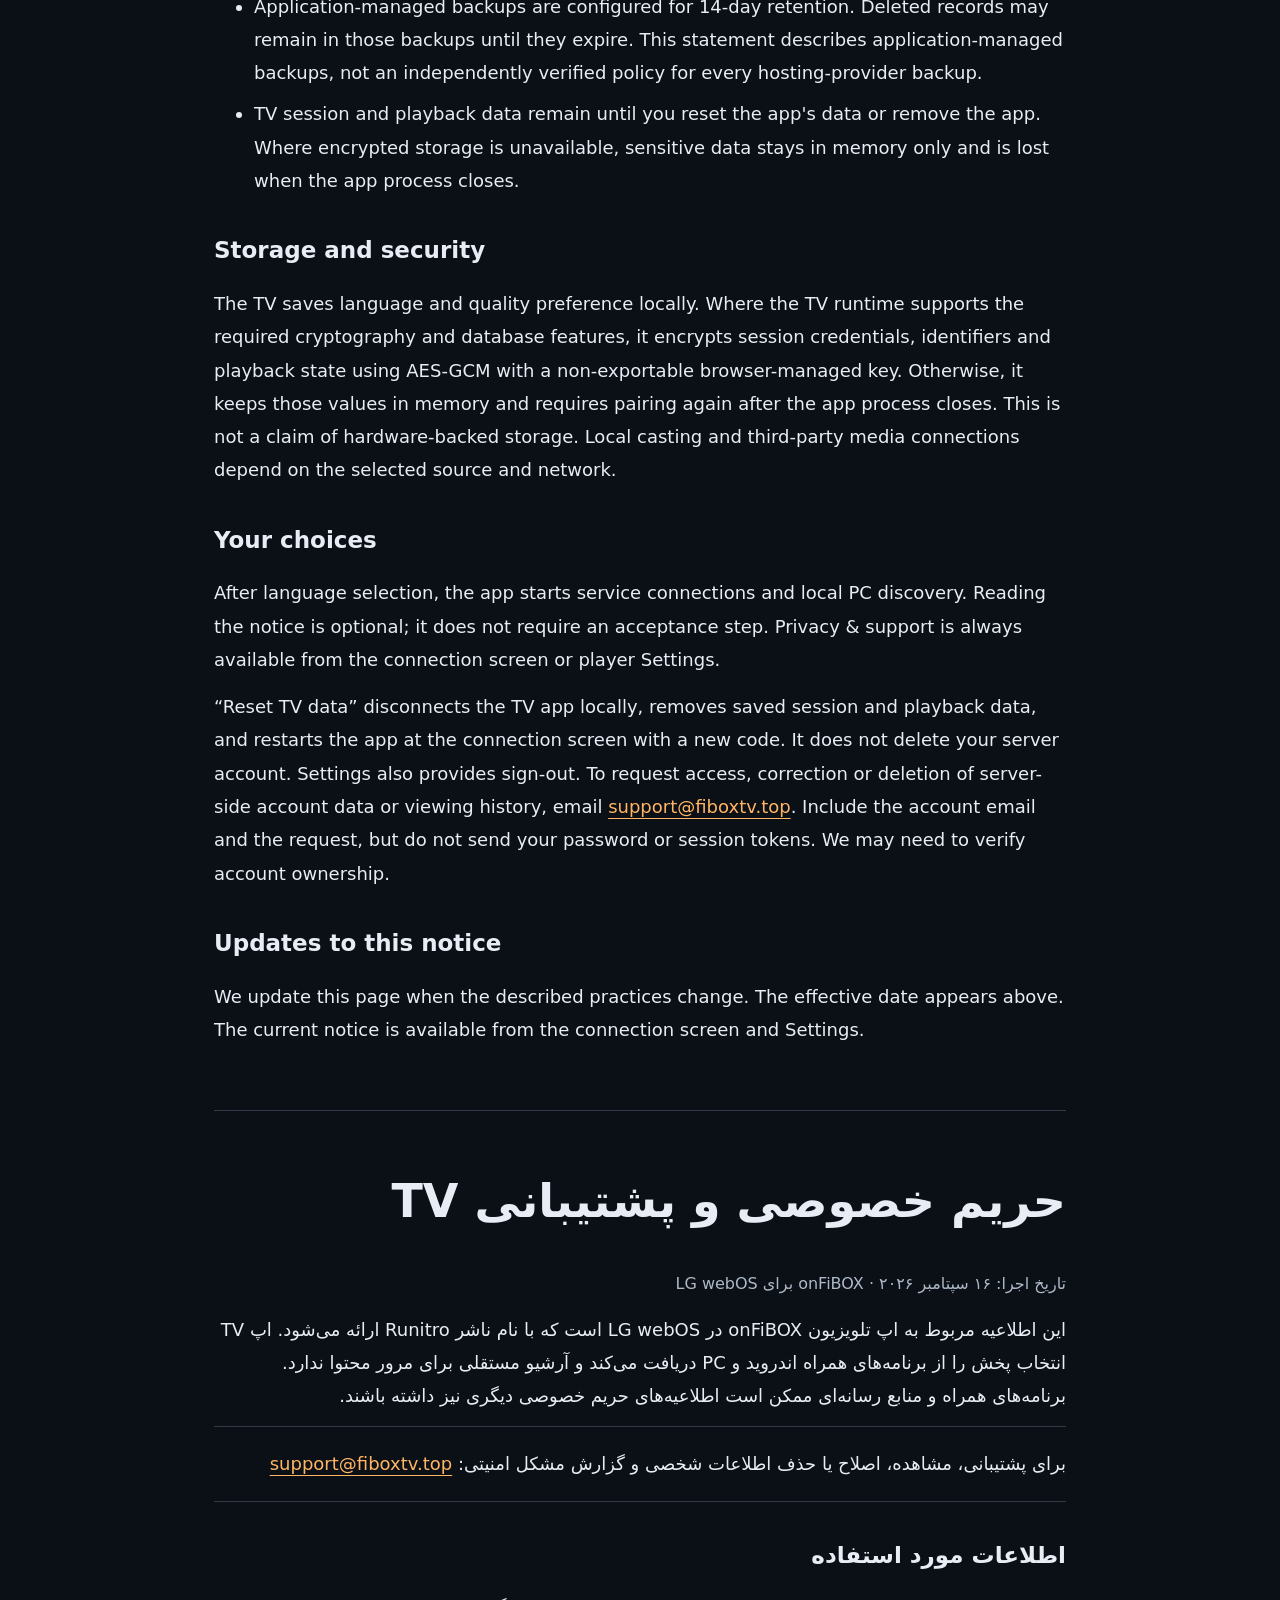
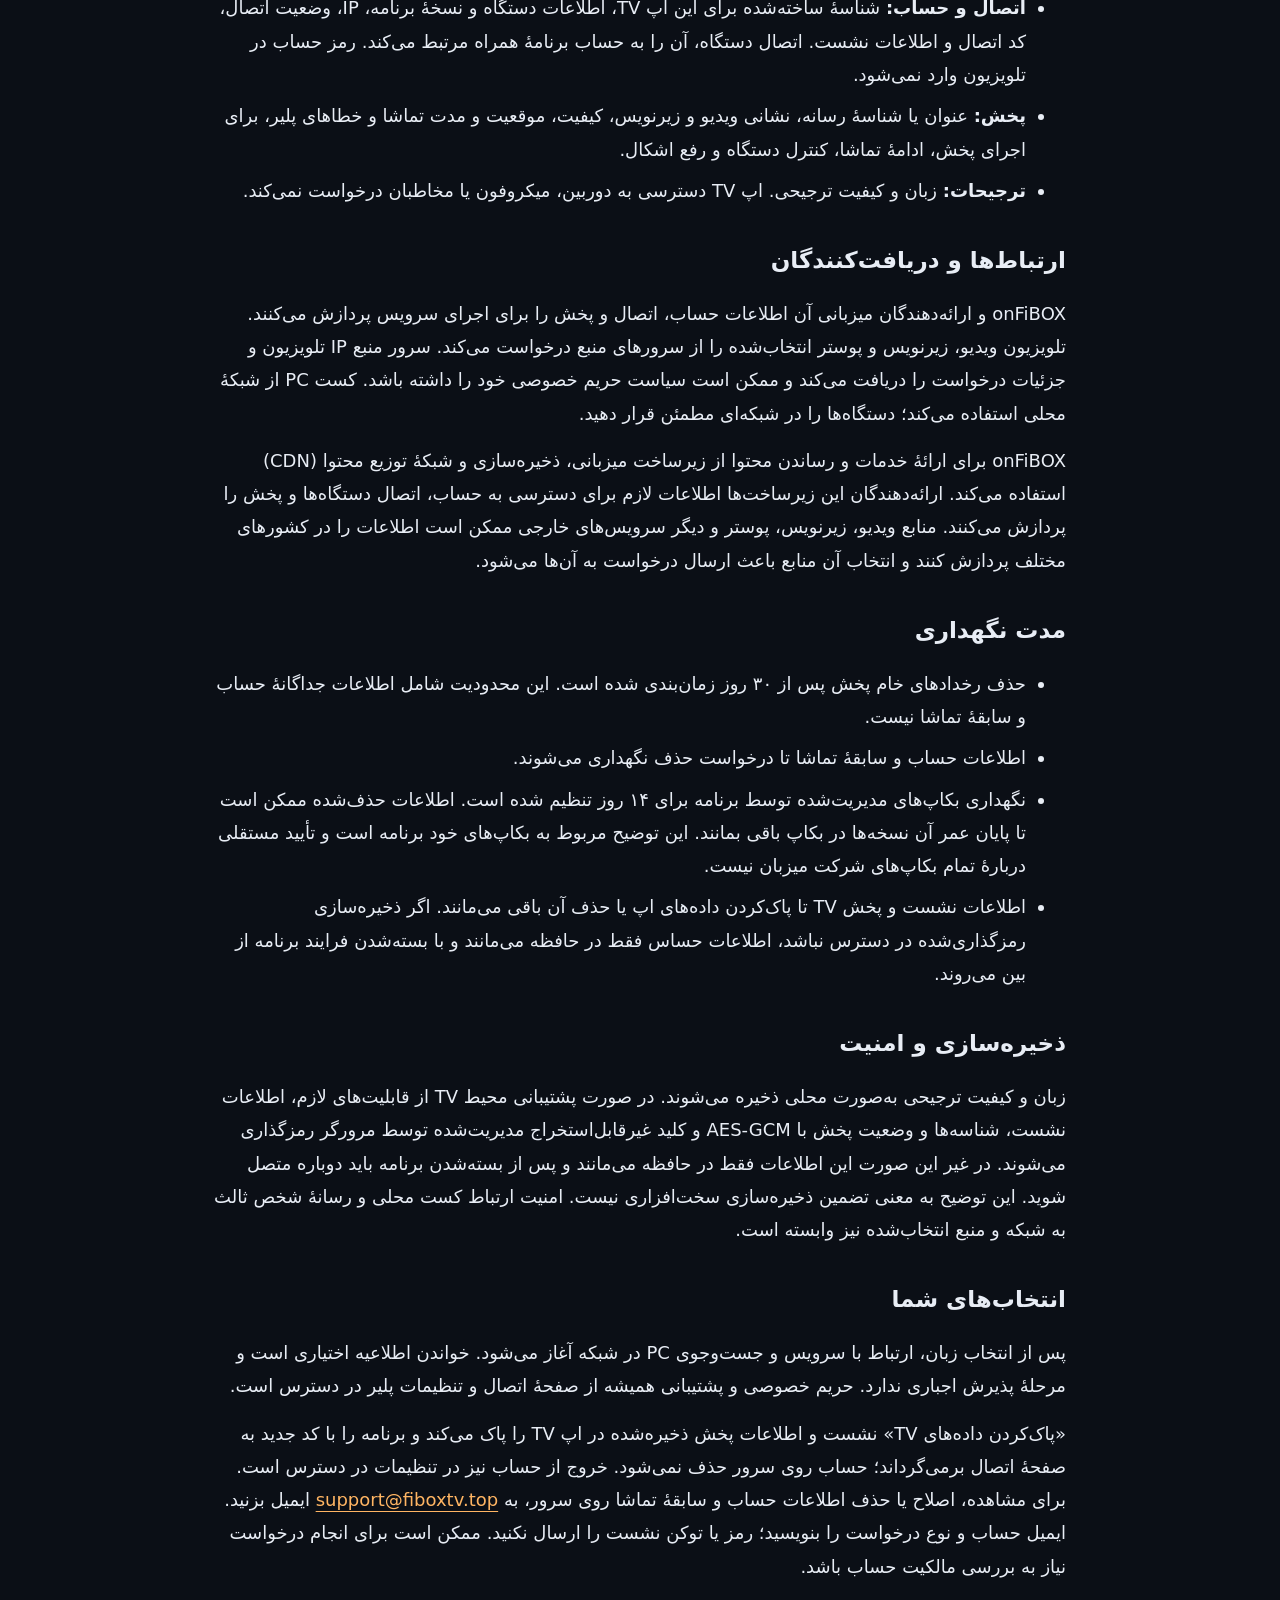
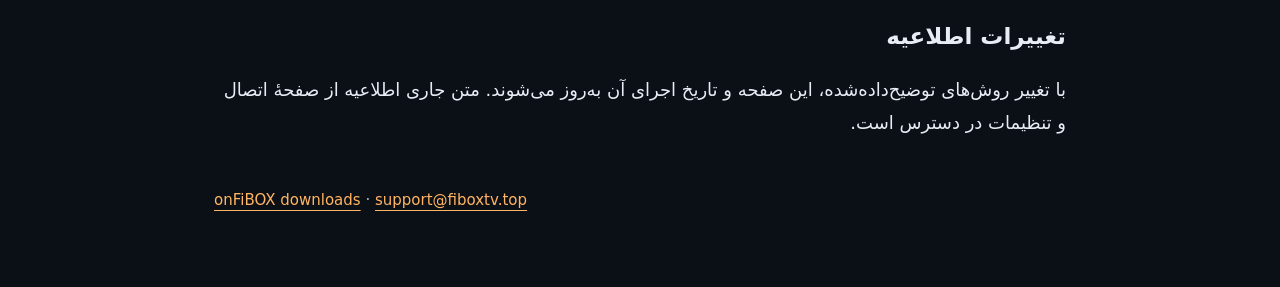
==== commit 3bf8ba81: "Align public TV privacy notice with current app" ====
--- a/privacy.html
+++ b/privacy.html
@@ -21,7 +21,7 @@
 <li><strong>Preferences:</strong> language and preferred quality. The TV app does not request camera, microphone or address-book access.</li></ul>
 <h2>Connections and recipients</h2>
 <p>onFiBOX and its hosting providers process account, connection and playback information to operate the service. When you play selected media, the TV requests video, subtitles and posters from their source servers. Those servers receive the TV's IP address and request details and may process data under their own policies. Local PC casting uses your local network. Keep participating devices on a trusted network.</p>
-<p>Primary account and playback services are hosted in Iran by Parswebserver. Application-managed backups use storage on the same server. Media, subtitle, poster and other external service providers may operate in other countries. Selecting media from those sources causes the corresponding network requests.</p>
+<p>onFiBOX uses hosting, storage and content delivery network (CDN) providers to operate its services and deliver content. These providers process the data needed to support account access, device connections and playback. Media, subtitle, poster and other external service providers may process data in different countries. Selecting media from those sources causes the corresponding network requests.</p>
 <h2>Retention</h2>
 <ul><li>Raw playback events are scheduled for deletion after 30 days. This limit does not apply to the separate account records and viewing history.</li><li>Account records and viewing history remain until you request deletion.</li><li>Application-managed backups are configured for 14-day retention. Deleted records may remain in those backups until they expire. This statement describes application-managed backups, not an independently verified policy for every hosting-provider backup.</li><li>TV session and playback data remain until you reset the app's data or remove the app. Where encrypted storage is unavailable, sensitive data stays in memory only and is lost when the app process closes.</li></ul>
 <h2>Storage and security</h2>
@@ -36,7 +36,7 @@
 <p>این اطلاعیه مربوط به اپ تلویزیون onFiBOX در LG webOS است که با نام ناشر Runitro ارائه می‌شود. اپ TV انتخاب پخش را از برنامه‌های همراه اندروید و PC دریافت می‌کند و آرشیو مستقلی برای مرور محتوا ندارد. برنامه‌های همراه و منابع رسانه‌ای ممکن است اطلاعیه‌های حریم خصوصی دیگری نیز داشته باشند.</p>
 <p class="contact">برای پشتیبانی، مشاهده، اصلاح یا حذف اطلاعات شخصی و گزارش مشکل امنیتی: <a href="mailto:support@fiboxtv.top" dir="ltr">support@fiboxtv.top</a></p>
 <h2>اطلاعات مورد استفاده</h2><ul><li><strong>اتصال و حساب:</strong> شناسهٔ ساخته‌شده برای این اپ TV، اطلاعات دستگاه و نسخهٔ برنامه، IP، وضعیت اتصال، کد اتصال و اطلاعات نشست. اتصال دستگاه، آن را به حساب برنامهٔ همراه مرتبط می‌کند. رمز حساب در تلویزیون وارد نمی‌شود.</li><li><strong>پخش:</strong> عنوان یا شناسهٔ رسانه، نشانی ویدیو و زیرنویس، کیفیت، موقعیت و مدت تماشا و خطاهای پلیر، برای اجرای پخش، ادامهٔ تماشا، کنترل دستگاه و رفع اشکال.</li><li><strong>ترجیحات:</strong> زبان و کیفیت ترجیحی. اپ TV دسترسی به دوربین، میکروفون یا مخاطبان درخواست نمی‌کند.</li></ul>
-<h2>ارتباط‌ها و دریافت‌کنندگان</h2><p>onFiBOX و ارائه‌دهندگان میزبانی آن اطلاعات حساب، اتصال و پخش را برای اجرای سرویس پردازش می‌کنند. تلویزیون ویدیو، زیرنویس و پوستر انتخاب‌شده را از سرورهای منبع درخواست می‌کند. سرور منبع IP تلویزیون و جزئیات درخواست را دریافت می‌کند و ممکن است سیاست حریم خصوصی خود را داشته باشد. کست PC از شبکهٔ محلی استفاده می‌کند؛ دستگاه‌ها را در شبکه‌ای مطمئن قرار دهید.</p><p>سرویس اصلی حساب و پخش در ایران و نزد پارس‌وب‌سرور میزبانی می‌شود. بکاپ‌های مدیریت‌شده توسط خود برنامه روی همان سرور ذخیره می‌شوند. منابع ویدیو، زیرنویس، پوستر و دیگر سرویس‌های خارجی ممکن است در کشورهای دیگری فعالیت کنند و انتخاب آن منابع باعث ارسال درخواست به آن‌ها می‌شود.</p>
+<h2>ارتباط‌ها و دریافت‌کنندگان</h2><p>onFiBOX و ارائه‌دهندگان میزبانی آن اطلاعات حساب، اتصال و پخش را برای اجرای سرویس پردازش می‌کنند. تلویزیون ویدیو، زیرنویس و پوستر انتخاب‌شده را از سرورهای منبع درخواست می‌کند. سرور منبع IP تلویزیون و جزئیات درخواست را دریافت می‌کند و ممکن است سیاست حریم خصوصی خود را داشته باشد. کست PC از شبکهٔ محلی استفاده می‌کند؛ دستگاه‌ها را در شبکه‌ای مطمئن قرار دهید.</p><p>onFiBOX برای ارائهٔ خدمات و رساندن محتوا از زیرساخت میزبانی، ذخیره‌سازی و شبکهٔ توزیع محتوا (CDN) استفاده می‌کند. ارائه‌دهندگان این زیرساخت‌ها اطلاعات لازم برای دسترسی به حساب، اتصال دستگاه‌ها و پخش را پردازش می‌کنند. منابع ویدیو، زیرنویس، پوستر و دیگر سرویس‌های خارجی ممکن است اطلاعات را در کشورهای مختلف پردازش کنند و انتخاب آن منابع باعث ارسال درخواست به آن‌ها می‌شود.</p>
 <h2>مدت نگهداری</h2><ul><li>حذف رخدادهای خام پخش پس از ۳۰ روز زمان‌بندی شده است. این محدودیت شامل اطلاعات جداگانهٔ حساب و سابقهٔ تماشا نیست.</li><li>اطلاعات حساب و سابقهٔ تماشا تا درخواست حذف نگهداری می‌شوند.</li><li>نگهداری بکاپ‌های مدیریت‌شده توسط برنامه برای ۱۴ روز تنظیم شده است. اطلاعات حذف‌شده ممکن است تا پایان عمر آن نسخه‌ها در بکاپ باقی بمانند. این توضیح مربوط به بکاپ‌های خود برنامه است و تأیید مستقلی دربارهٔ تمام بکاپ‌های شرکت میزبان نیست.</li><li>اطلاعات نشست و پخش TV تا پاک‌کردن داده‌های اپ یا حذف آن باقی می‌مانند. اگر ذخیره‌سازی رمزگذاری‌شده در دسترس نباشد، اطلاعات حساس فقط در حافظه می‌مانند و با بسته‌شدن فرایند برنامه از بین می‌روند.</li></ul>
 <h2>ذخیره‌سازی و امنیت</h2><p>زبان و کیفیت ترجیحی به‌صورت محلی ذخیره می‌شوند. در صورت پشتیبانی محیط TV از قابلیت‌های لازم، اطلاعات نشست، شناسه‌ها و وضعیت پخش با AES-GCM و کلید غیرقابل‌استخراج مدیریت‌شده توسط مرورگر رمزگذاری می‌شوند. در غیر این صورت این اطلاعات فقط در حافظه می‌مانند و پس از بسته‌شدن برنامه باید دوباره متصل شوید. این توضیح به معنی تضمین ذخیره‌سازی سخت‌افزاری نیست. امنیت ارتباط کست محلی و رسانهٔ شخص ثالث به شبکه و منبع انتخاب‌شده نیز وابسته است.</p>
 <h2>انتخاب‌های شما</h2><p>پس از انتخاب زبان، ارتباط با سرویس و جست‌وجوی PC در شبکه آغاز می‌شود. خواندن اطلاعیه اختیاری است و مرحلهٔ پذیرش اجباری ندارد. حریم خصوصی و پشتیبانی همیشه از صفحهٔ اتصال و تنظیمات پلیر در دسترس است.</p><p>«پاک‌کردن داده‌های TV» نشست و اطلاعات پخش ذخیره‌شده در اپ TV را پاک می‌کند و برنامه را با کد جدید به صفحهٔ اتصال برمی‌گرداند؛ حساب روی سرور حذف نمی‌شود. خروج از حساب نیز در تنظیمات در دسترس است. برای مشاهده، اصلاح یا حذف اطلاعات حساب و سابقهٔ تماشا روی سرور، به <a href="mailto:support@fiboxtv.top" dir="ltr">support@fiboxtv.top</a> ایمیل بزنید. ایمیل حساب و نوع درخواست را بنویسید؛ رمز یا توکن نشست را ارسال نکنید. ممکن است برای انجام درخواست نیاز به بررسی مالکیت حساب باشد.</p>
